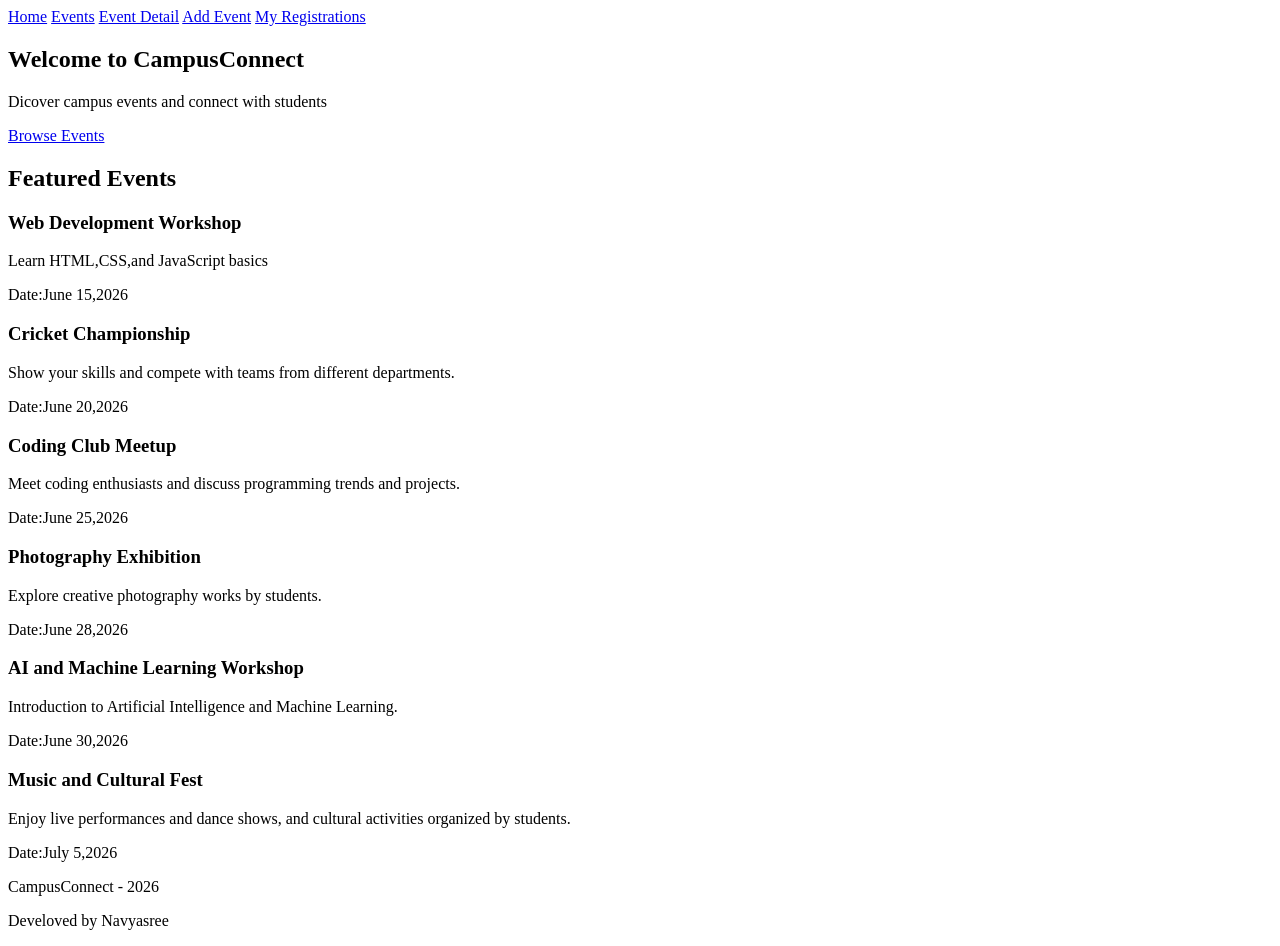
==== index.html @ 4ef8fcb0 "Week 1: Add all 5 HTML pages with semantic structure and shared navigation" ====
<!DOCTYPE html>
<html lang="en">
    <head>
        <title>CampusConnect</title>
    </head>
    <body>
        <header>
            <nav>
                <a href="index.html">Home</a>
                <a href="events.html">Events</a>
                <a href="event-detail.html">Event Detail</a>
                <a href="add-event.html">Add Event</a>
                <a href="my-registrations.html">My Registrations</a>
            </nav>
        
        </header>
        <main>
            <section>
                <h1>Welcome to CampusConnect</h1>
                <p>Dicover campus events and connect with students</p>
                <a href="events.html">Browse Events</a>
            </section>
            <section>
                <h2>Featured Events</h2>
                <article>
                    <h3>Web Development Workshop</h3>
                    <p>Learn HTML,CSS,and JavaScript basics</p>
                    <p>Date:June 15,2026</p>
                </article>
                <article>
                    <h3>Cricket Championship</h3>
                    <p>Show your skills and compete with teams from different departments.</p>
                    <p>Date:June 20,2026</p>
                </article>
                <article>
                    <h3>Coding Club Meetup</h3>
                    <p>Meet coding enthusiasts and discuss programming trends and projects.</p>
                    <p>Date:June 25,2026</p>
                </article>
                <article>
                    <h3>Photography Exhibition</h3>
                    <p>Explore creative photography works by students.</p>
                    <p>Date:June 28,2026</p>
                </article>
                <article>
                    <h3>AI and Machine Learning Workshop</h3>
                    <p>Introduction to Artificial Intelligence and Machine Learning.</p>
                    <p>Date:June 30,2026</p>
                </article>
                <article>
                    <h3>Music and Cultural Fest</h3>
                    <p>Enjoy live performances and dance shows, and cultural activities organized by students.</p>
                    <p>Date:July 5,2026</p>
                </article>
            </section>
        </main>
        <footer>
            <p>CampusConnect - 2026</p>
            <p>Develoved by Navyasree</p>

        </footer>
    </body>
</html>
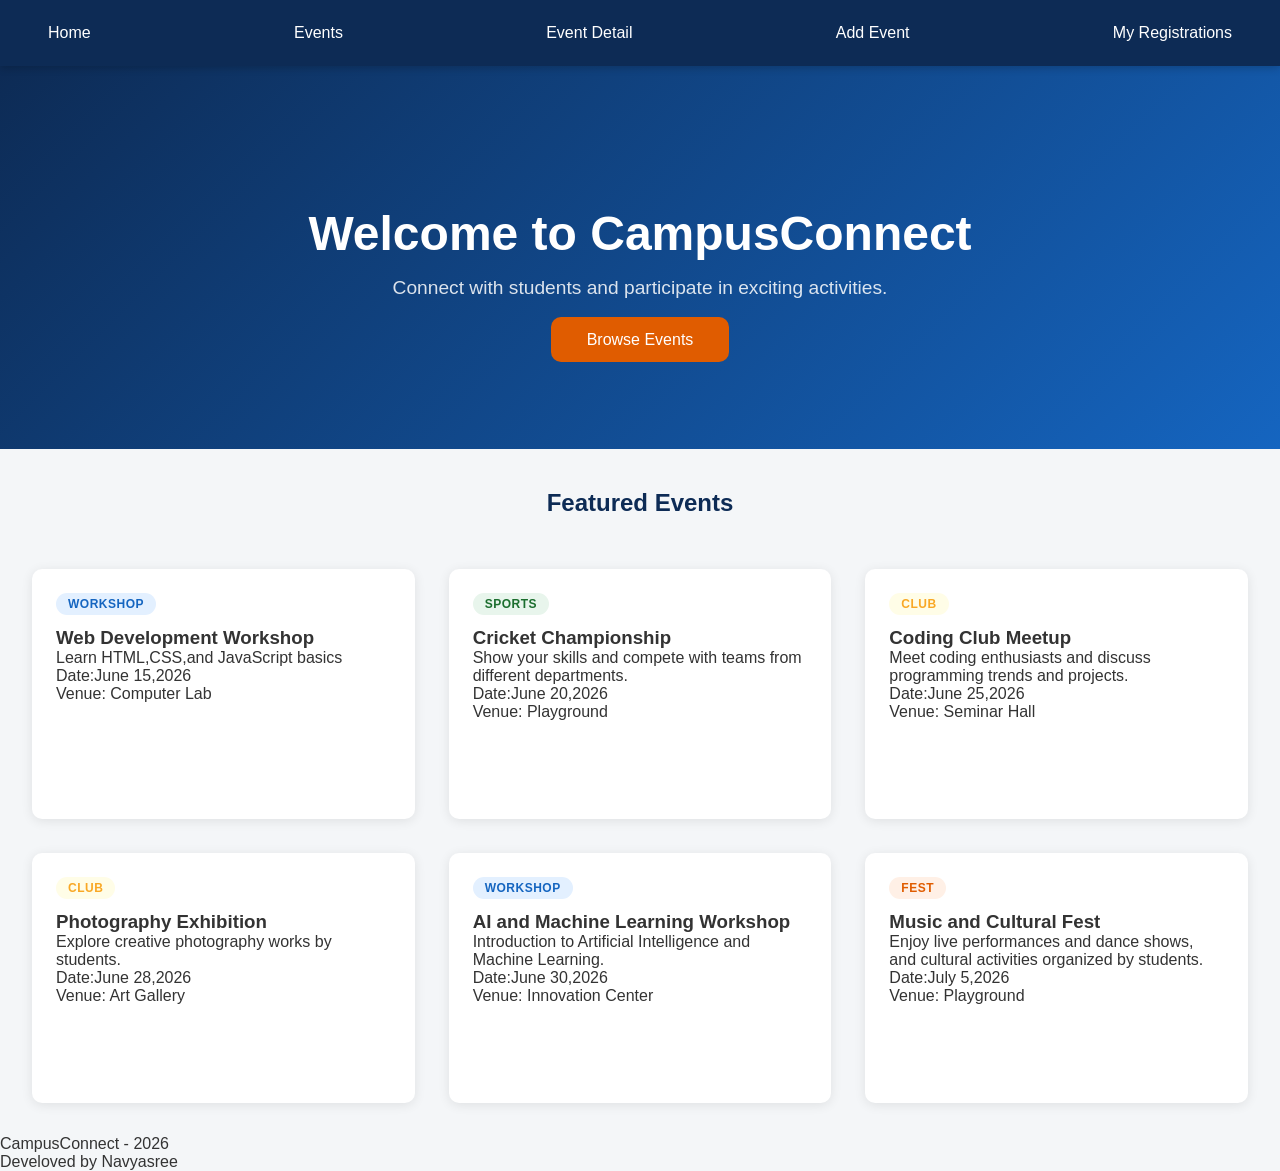
==== commit 28d58fee: "Week 2: Add responsive design and mobile layout" ====
--- a/index.html
+++ b/index.html
@@ -1,10 +1,12 @@
 <!DOCTYPE html>
 <html lang="en">
     <head>
+        <link rel="stylesheet" href="css/styles.css">
         <title>CampusConnect</title>
     </head>
     <body>
         <header>
+        
             <nav>
                 <a href="index.html">Home</a>
                 <a href="events.html">Events</a>
@@ -15,43 +17,55 @@
         
         </header>
         <main>
-            <section>
+            <section class="hero">
                 <h1>Welcome to CampusConnect</h1>
-                <p>Dicover campus events and connect with students</p>
-                <a href="events.html">Browse Events</a>
-            </section>
-            <section>
-                <h2>Featured Events</h2>
-                <article>
+                <p>Connect with students and participate in exciting activities.</p>
+                <a href="events.html" class="btn-primary">Browse Events</a>
+            </section>  
+            <h2 class="section-title">Featured Events</h2>
+            <section class="events-grid">
+                <div class="event-card">
+                    <span class="category-badge badge-workshop">Workshop</span>
                     <h3>Web Development Workshop</h3>
                     <p>Learn HTML,CSS,and JavaScript basics</p>
                     <p>Date:June 15,2026</p>
-                </article>
-                <article>
+                    <p>Venue: Computer Lab</p>
+                </div>
+                <div class="event-card">
+                    <span class="category-badge badge-sports">Sports</span>
                     <h3>Cricket Championship</h3>
                     <p>Show your skills and compete with teams from different departments.</p>
                     <p>Date:June 20,2026</p>
-                </article>
-                <article>
+                    <p>Venue: Playground</p>
+                </div>
+                <div class="event-card">
+                    <span class="category-badge badge-club">Club</span>
                     <h3>Coding Club Meetup</h3>
                     <p>Meet coding enthusiasts and discuss programming trends and projects.</p>
                     <p>Date:June 25,2026</p>
-                </article>
-                <article>
+                    <p>Venue: Seminar Hall</p>
+                </div>
+                <div class="event-card">
+                    <span class="category-badge badge-club">Club</span>
                     <h3>Photography Exhibition</h3>
                     <p>Explore creative photography works by students.</p>
                     <p>Date:June 28,2026</p>
-                </article>
-                <article>
+                    <p>Venue: Art Gallery</p>
+                </div>
+                <div class="event-card">
+                    <span class="category-badge badge-workshop">Workshop</span>
                     <h3>AI and Machine Learning Workshop</h3>
                     <p>Introduction to Artificial Intelligence and Machine Learning.</p>
                     <p>Date:June 30,2026</p>
-                </article>
-                <article>
+                    <p>Venue: Innovation Center</p>
+                </div>
+                <div class="event-card">
+                    <span class="category-badge badge-fest">Fest</span>
                     <h3>Music and Cultural Fest</h3>
                     <p>Enjoy live performances and dance shows, and cultural activities organized by students.</p>
                     <p>Date:July 5,2026</p>
-                </article>
+                    <p>Venue: Playground</p>
+                </div>
             </section>
         </main>
         <footer>
--- a/css/styles.css
+++ b/css/styles.css
@@ -0,0 +1,228 @@
+/* ─── Reset & Variables ─── */
+*, *::before, *::after {
+    box-sizing: border-box;
+    margin: 0;
+    padding: 0;
+}
+
+:root {
+    --primary: #0D2B55;
+    --accent: #E05C00;
+    --bg: #F4F6F8;
+    --card-bg: #FFFFFF;
+    --text: #333333;
+    --text-light: #666666;
+    --radius: 10px;
+    --shadow: 0 2px 12px rgba(0,0,0,0.09);
+}
+
+/* Body */
+body {
+    background: var(--bg);
+    color: var(--text);
+    font-family: Arial, sans-serif;
+}
+
+/* Header */
+header {
+    background: var(--primary);
+    position: sticky;
+    top: 0;
+    z-index: 100;
+    box-shadow: 0 2px 8px rgba(0,0,0,0.2);
+}
+
+/* Navigation */
+nav {
+    display: flex;
+    justify-content: space-between;
+    align-items: center;
+    padding: 16px 32px;
+}
+
+/* Navigation links */
+nav a {
+    color: white;
+    text-decoration: none;
+    padding: 8px 16px;
+    border-radius: var(--radius);
+    transition: background 0.2s ease;
+}
+
+/* Hover effect */
+nav a:hover {
+    background: var(--accent);
+}
+.section-title {
+    text-align: center;
+    margin: 40px 0 20px;
+    color: var(--primary);
+}
+
+
+
+
+.hero {
+    background: linear-gradient(135deg,var(--primary),#1565C0);
+    color: white;
+    text-align: center;
+    padding: 100px 32px;
+
+}
+.hero h1 {
+    font-size: 3rem;
+    margin-bottom: 16px;
+}
+.hero p {
+    font-size: 1.2rem;
+    opacity: 0.85;
+    margin-bottom: 32px;
+}
+.btn-primary {
+    background: var(--accent);
+    color: white;
+    padding: 14px 36px;
+    border: none;
+    border-radius: var(--radius);
+    font-size: 1rem;
+    cursor: pointer;
+    text-decoration: none;
+    transition: transform 0.2s, background 0.2s;
+}
+.btn-primary:hover {
+    transform: translateY(-2px);
+    background: #c45200;
+}
+
+
+
+
+
+.events-grid {
+    display: grid;
+    grid-template-columns: repeat(auto-fit, minmax(350px, 1fr));
+    gap: 34px;
+    padding: 32px;
+}
+main h1{
+    text-align: center;
+    margin: 40px 0;
+}
+
+.event-card {
+    background: var(--card-bg);
+    border-radius: var(--radius);
+    box-shadow: var(--shadow);
+    padding: 24px;
+    transition: transform 0.25s ease, box-shadow 0.25s ease;
+    min-height: 250px;
+}
+
+.event-card:hover {
+    transform: translateY(-5px);
+    box-shadow: 0 8px 24px rgba(0,0,0,0.14);
+}
+
+
+.category-badge {
+
+    display: inline-block;
+    padding: 4px 12px;
+    border-radius: 20px;
+    font-size: 0.75rem;
+    font-weight: 700;
+    text-transform: uppercase;
+    letter-spacing: 0.5px;
+    margin-bottom: 12px;
+}
+
+.badge-fest {
+    background: #FFF0E6;
+    color: #E05C00;
+}
+
+.badge-workshop {
+    background: #E3F0FF;
+    color: #1565C0;
+}
+
+.badge-sports {
+    background: #E8F5EC;
+    color: #1B6E2E;
+}
+
+.badge-club {
+    background: #FFFDE7;
+    color: #F9A825;
+}
+
+
+
+
+.form-container {
+    max-width: 640px;
+    margin: 48px auto;
+    background: var(--card-bg);
+    padding: 40px;
+    border-radius: var(--radius);
+    box-shadow: var(--shadow);
+}
+
+.form-group {
+    margin-bottom: 20px;
+}
+
+.form-group label {
+    display: block;
+    margin-bottom: 6px;
+    font-weight: 600;
+    color: var(--primary);
+}
+
+.form-group input,
+.form-group select,
+.form-group textarea {
+    width: 100%;
+    padding: 12px 14px;
+    border: 1.5px solid #C5CDD6;
+    border-radius: 8px;
+    font-size: 1rem;
+    transition: border-color 0.2s;
+}
+
+.form-group input:focus,
+.form-group select:focus,
+.form-group textarea:focus {
+    border-color: var(--accent);
+    outline: none;
+}
+
+/* Responsive Design for Mobile */
+@media (max-width: 768px) {
+
+    nav {
+        display: flex;
+        flex-direction: column;
+        gap: 8px;
+        padding: 12px 16px;
+    }
+
+    .hero h1 {
+        font-size: 2rem;
+    }
+
+    .hero {
+        padding: 60px 20px;
+    }
+
+    .events-grid {
+        grid-template-columns: 1fr;
+        padding: 16px;
+    }
+
+    .form-container {
+        margin: 20px 16px;
+        padding: 24px;
+    }
+
+}
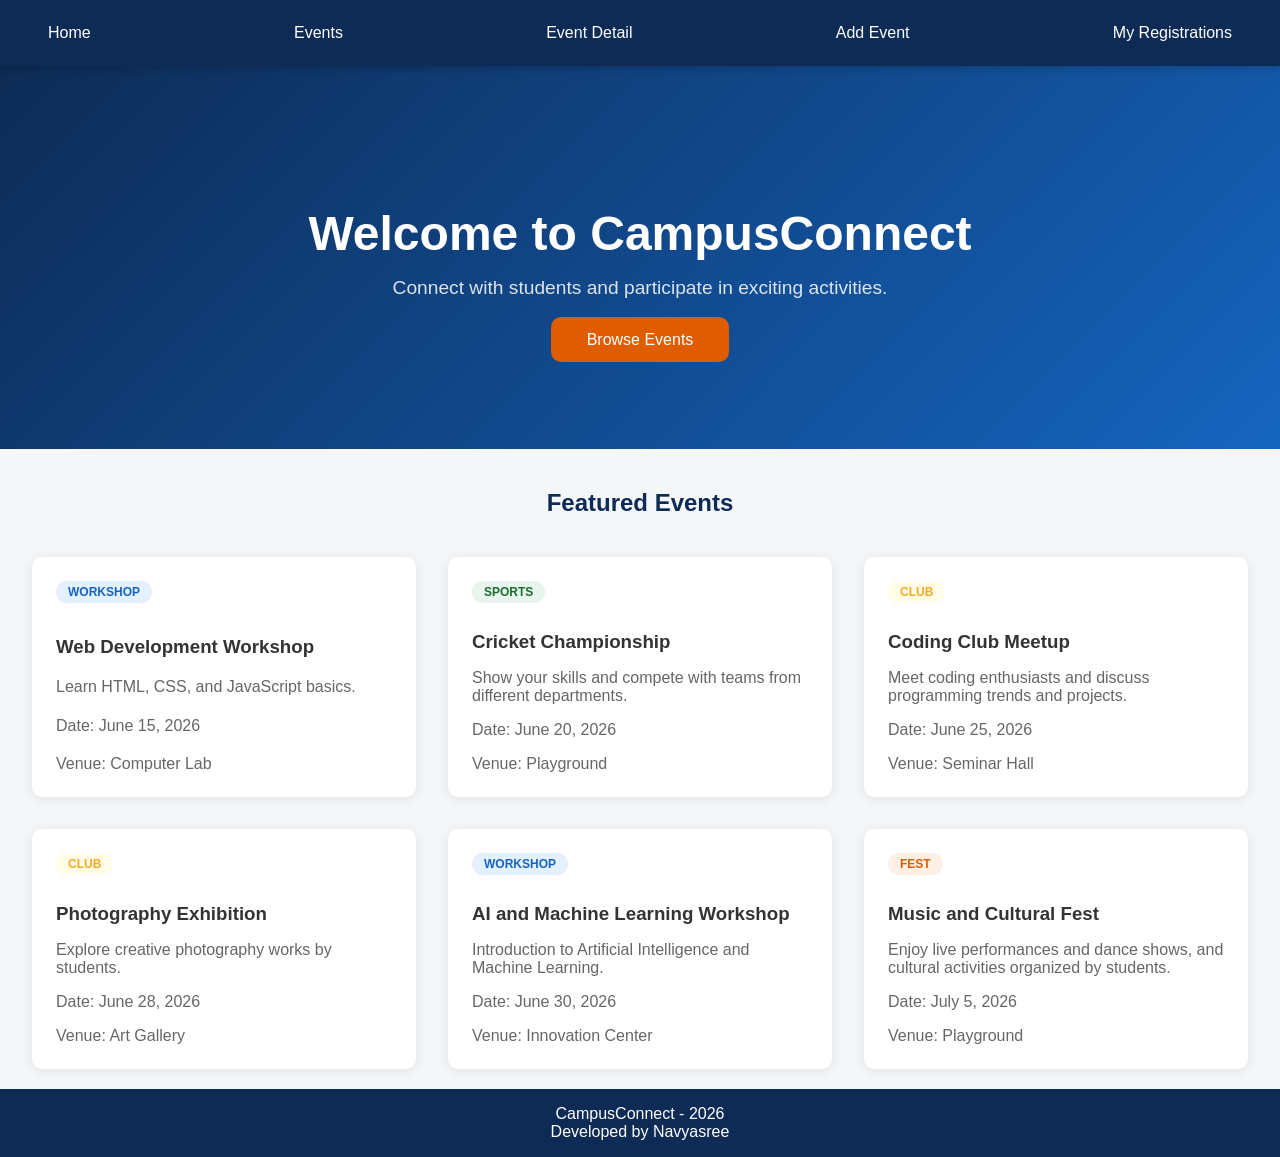
==== commit ccb5838c: "Week 3: Add filtering, event details, registration, localStorage, and form validation" ====
--- a/index.html
+++ b/index.html
@@ -1,77 +1,80 @@
 <!DOCTYPE html>
 <html lang="en">
-    <head>
-        <link rel="stylesheet" href="css/styles.css">
-        <title>CampusConnect</title>
-    </head>
-    <body>
-        <header>
-        
-            <nav>
-                <a href="index.html">Home</a>
-                <a href="events.html">Events</a>
-                <a href="event-detail.html">Event Detail</a>
-                <a href="add-event.html">Add Event</a>
-                <a href="my-registrations.html">My Registrations</a>
-            </nav>
-        
-        </header>
-        <main>
-            <section class="hero">
-                <h1>Welcome to CampusConnect</h1>
-                <p>Connect with students and participate in exciting activities.</p>
-                <a href="events.html" class="btn-primary">Browse Events</a>
-            </section>  
-            <h2 class="section-title">Featured Events</h2>
-            <section class="events-grid">
-                <div class="event-card">
-                    <span class="category-badge badge-workshop">Workshop</span>
-                    <h3>Web Development Workshop</h3>
-                    <p>Learn HTML,CSS,and JavaScript basics</p>
-                    <p>Date:June 15,2026</p>
-                    <p>Venue: Computer Lab</p>
-                </div>
-                <div class="event-card">
-                    <span class="category-badge badge-sports">Sports</span>
-                    <h3>Cricket Championship</h3>
-                    <p>Show your skills and compete with teams from different departments.</p>
-                    <p>Date:June 20,2026</p>
-                    <p>Venue: Playground</p>
-                </div>
-                <div class="event-card">
-                    <span class="category-badge badge-club">Club</span>
-                    <h3>Coding Club Meetup</h3>
-                    <p>Meet coding enthusiasts and discuss programming trends and projects.</p>
-                    <p>Date:June 25,2026</p>
-                    <p>Venue: Seminar Hall</p>
-                </div>
-                <div class="event-card">
-                    <span class="category-badge badge-club">Club</span>
-                    <h3>Photography Exhibition</h3>
-                    <p>Explore creative photography works by students.</p>
-                    <p>Date:June 28,2026</p>
-                    <p>Venue: Art Gallery</p>
-                </div>
-                <div class="event-card">
-                    <span class="category-badge badge-workshop">Workshop</span>
-                    <h3>AI and Machine Learning Workshop</h3>
-                    <p>Introduction to Artificial Intelligence and Machine Learning.</p>
-                    <p>Date:June 30,2026</p>
-                    <p>Venue: Innovation Center</p>
-                </div>
-                <div class="event-card">
-                    <span class="category-badge badge-fest">Fest</span>
-                    <h3>Music and Cultural Fest</h3>
-                    <p>Enjoy live performances and dance shows, and cultural activities organized by students.</p>
-                    <p>Date:July 5,2026</p>
-                    <p>Venue: Playground</p>
-                </div>
-            </section>
-        </main>
-        <footer>
-            <p>CampusConnect - 2026</p>
-            <p>Develoved by Navyasree</p>
 
-        </footer>
-    </body>
+<head>
+    <link rel="stylesheet" href="css/styles.css">
+    <title>CampusConnect - Home</title>
+</head>
+
+<body>
+    <header>
+
+        <nav>
+            <a href="index.html">Home</a>
+            <a href="events.html">Events</a>
+            <a href="event-detail.html">Event Detail</a>
+            <a href="add-event.html">Add Event</a>
+            <a href="my-registrations.html">My Registrations</a>
+        </nav>
+
+    </header>
+    <main>
+        <section class="hero">
+            <h1>Welcome to CampusConnect</h1>
+            <p>Connect with students and participate in exciting activities.</p>
+            <a href="events.html" class="btn-primary">Browse Events</a>
+        </section>
+        <h2 class="section-title">Featured Events</h2>
+        <section class="events-grid">
+            <article class="event-card">
+                <span class="category-badge badge-workshop">Workshop</span>
+                <h3>Web Development Workshop</h3>
+                <p>Learn HTML, CSS, and JavaScript basics.</p>
+                <p>Date: June 15, 2026</p>
+                <p>Venue: Computer Lab</p>
+            </article>
+            <article class="event-card">
+                <span class="category-badge badge-sports">Sports</span>
+                <h3>Cricket Championship</h3>
+                <p>Show your skills and compete with teams from different departments.</p>
+                <p>Date: June 20, 2026</p>
+                <p>Venue: Playground</p>
+            </article>
+            <article class="event-card">
+                <span class="category-badge badge-club">Club</span>
+                <h3>Coding Club Meetup</h3>
+                <p>Meet coding enthusiasts and discuss programming trends and projects.</p>
+                <p>Date: June 25, 2026</p>
+                <p>Venue: Seminar Hall</p>
+            </article>
+            <article class="event-card">
+                <span class="category-badge badge-club">Club</span>
+                <h3>Photography Exhibition</h3>
+                <p>Explore creative photography works by students.</p>
+                <p>Date: June 28, 2026</p>
+                <p>Venue: Art Gallery</p>
+            </article>
+            <article class="event-card">
+                <span class="category-badge badge-workshop">Workshop</span>
+                <h3>AI and Machine Learning Workshop</h3>
+                <p>Introduction to Artificial Intelligence and Machine Learning.</p>
+                <p>Date: June 30, 2026</p>
+                <p>Venue: Innovation Center</p>
+            </article>
+            <article class="event-card">
+                <span class="category-badge badge-fest">Fest</span>
+                <h3>Music and Cultural Fest</h3>
+                <p>Enjoy live performances and dance shows, and cultural activities organized by students.</p>
+                <p>Date: July 5, 2026</p>
+                <p>Venue: Playground</p>
+            </article>
+        </section>
+    </main>
+    <footer>
+        <p>CampusConnect - 2026</p>
+        <p>Developed by Navyasree</p>
+
+    </footer>
+</body>
+
 </html>
--- a/css/styles.css
+++ b/css/styles.css
@@ -1,10 +1,16 @@
-/* ─── Reset & Variables ─── */
-*, *::before, *::after {
+html {
+    scroll-behavior: smooth;
+}
+
+*,
+*::before,
+*::after {
     box-sizing: border-box;
     margin: 0;
     padding: 0;
 }
 
+/* CSS variables used throughout the website */
 :root {
     --primary: #0D2B55;
     --accent: #E05C00;
@@ -13,26 +19,26 @@
     --text: #333333;
     --text-light: #666666;
     --radius: 10px;
-    --shadow: 0 2px 12px rgba(0,0,0,0.09);
-}
-
-/* Body */
+    --shadow: 0 2px 12px rgba(0, 0, 0, 0.09);
+}
+
+
 body {
     background: var(--bg);
     color: var(--text);
     font-family: Arial, sans-serif;
 }
 
-/* Header */
+/* Sticky navigation bar stays visible while scrolling */
 header {
     background: var(--primary);
     position: sticky;
     top: 0;
     z-index: 100;
-    box-shadow: 0 2px 8px rgba(0,0,0,0.2);
-}
-
-/* Navigation */
+    box-shadow: 0 2px 8px rgba(0, 0, 0, 0.2);
+}
+
+
 nav {
     display: flex;
     justify-content: space-between;
@@ -40,7 +46,7 @@
     padding: 16px 32px;
 }
 
-/* Navigation links */
+
 nav a {
     color: white;
     text-decoration: none;
@@ -49,10 +55,11 @@
     transition: background 0.2s ease;
 }
 
-/* Hover effect */
+
 nav a:hover {
     background: var(--accent);
 }
+
 .section-title {
     text-align: center;
     margin: 40px 0 20px;
@@ -63,21 +70,24 @@
 
 
 .hero {
-    background: linear-gradient(135deg,var(--primary),#1565C0);
+    background: linear-gradient(135deg, var(--primary), #1565C0);
     color: white;
     text-align: center;
     padding: 100px 32px;
 
 }
+
 .hero h1 {
     font-size: 3rem;
     margin-bottom: 16px;
 }
+
 .hero p {
     font-size: 1.2rem;
     opacity: 0.85;
     margin-bottom: 32px;
 }
+
 .btn-primary {
     background: var(--accent);
     color: white;
@@ -89,22 +99,21 @@
     text-decoration: none;
     transition: transform 0.2s, background 0.2s;
 }
+
 .btn-primary:hover {
     transform: translateY(-2px);
     background: #c45200;
 }
 
-
-
-
-
+/* Responsive grid layout for event cards */
 .events-grid {
     display: grid;
     grid-template-columns: repeat(auto-fit, minmax(350px, 1fr));
-    gap: 34px;
-    padding: 32px;
-}
-main h1{
+    gap: 2rem;
+    padding: 20px 32px;
+}
+
+main h1 {
     text-align: center;
     margin: 40px 0;
 }
@@ -114,13 +123,20 @@
     border-radius: var(--radius);
     box-shadow: var(--shadow);
     padding: 24px;
-    transition: transform 0.25s ease, box-shadow 0.25s ease;
-    min-height: 250px;
+    display: flex;
+    flex-direction: column;
+    justify-content: space-between;
+    gap: 1rem;
+    transition: transform 0.3s ease;
+}
+
+.event-card p {
+    color: var(--text-light);
 }
 
 .event-card:hover {
-    transform: translateY(-5px);
-    box-shadow: 0 8px 24px rgba(0,0,0,0.14);
+    transform: translateY(-8px);
+    box-shadow: 0 12px 30px rgba(0, 0, 0, 0.18);
 }
 
 
@@ -132,10 +148,11 @@
     font-size: 0.75rem;
     font-weight: 700;
     text-transform: uppercase;
-    letter-spacing: 0.5px;
     margin-bottom: 12px;
-}
-
+    width: fit-content;
+}
+
+/* Category badge colors for different event types */
 .badge-fest {
     background: #FFF0E6;
     color: #E05C00;
@@ -156,6 +173,7 @@
     color: #F9A825;
 }
 
+/* Form styles */
 
 
 
@@ -201,10 +219,9 @@
 @media (max-width: 768px) {
 
     nav {
-        display: flex;
-        flex-direction: column;
+        flex-wrap: wrap;
+        justify-content: center;
         gap: 8px;
-        padding: 12px 16px;
     }
 
     .hero h1 {
@@ -225,4 +242,144 @@
         padding: 24px;
     }
 
+}
+
+/* Filter buttons styling */
+.filters {
+    display: flex;
+    justify-content: center;
+    gap: 12px;
+    margin-bottom: 2rem;
+    flex-wrap: wrap;
+}
+
+.filters button {
+    background: white;
+    color: var(--primary);
+    border: 1px solid #d8dde6;
+    padding: 10px 20px;
+    border-radius: 8px;
+    cursor: pointer;
+    transition: all 0.3s ease;
+}
+
+.filters button:hover {
+    background: var(--primary);
+    color: white;
+}
+
+/* Active filter button */
+.filters button.active {
+    background: var(--accent);
+    color: white;
+    border-color: var(--accent);
+}
+
+/* Events details card */
+#detail-container {
+    max-width: 800px;
+    margin: 40px auto;
+    background: var(--card-bg);
+    padding: 32px;
+    border-radius: var(--radius);
+    box-shadow: var(--shadow);
+}
+
+#detail-container h1 {
+    color: var(--primary);
+    margin-bottom: 20px;
+}
+
+#detail-container p {
+    margin-bottom: 16px;
+    line-height: 1.6;
+}
+
+#register-btn {
+    display: block;
+    margin: 20px auto;
+    background: var(--accent);
+    color: white;
+    border: none;
+    padding: 14px 28px;
+    border-radius: var(--radius);
+    cursor: pointer;
+}
+
+main button:hover {
+    background: #c45200;
+}
+
+.view-details-btn {
+    background-color: #e74c3c;
+    color: white;
+    padding: 10px 16px;
+    border-radius: 6px;
+    text-decoration: none;
+    margin-top: auto;
+    display: inline-block;
+    width: fit-content;
+    align-self: self-start;
+}
+
+.view-details-btn:hover {
+    background: #c0392b;
+}
+
+/* Make footer stay at the bottom of the page */
+body {
+    min-height: 100vh;
+    display: flex;
+    flex-direction: column;
+}
+
+main {
+    flex: 1;
+}
+
+footer {
+    background: var(--primary);
+    color: white;
+    text-align: center;
+    padding: 16px;
+}
+
+.back-btn {
+    display: block;
+    width: fit-content;
+    margin: 20px auto;
+    background: var(--accent);
+    color: white;
+    padding: 10px 20px;
+    border-radius: 8px;
+    text-decoration: none;
+}
+
+.browse-events {
+    text-align: center;
+    margin-top: 20px;
+}
+
+.browse-events a {
+    display: inline-block;
+    background: var(--accent);
+    color: white;
+    padding: 10px 20px;
+    border-radius: 8px;
+    text-decoration: none;
+}
+
+#registrations-list p {
+    grid-column: 1 / -1;
+    text-align: center;
+    margin-top: 20px;
+    color: var(--text-light);
+}
+
+/* Error message shown below from fields */
+small {
+    color: red;
+    display: block;
+    margin-top: 5px;
+    font-size: 0.9rem;
 }
